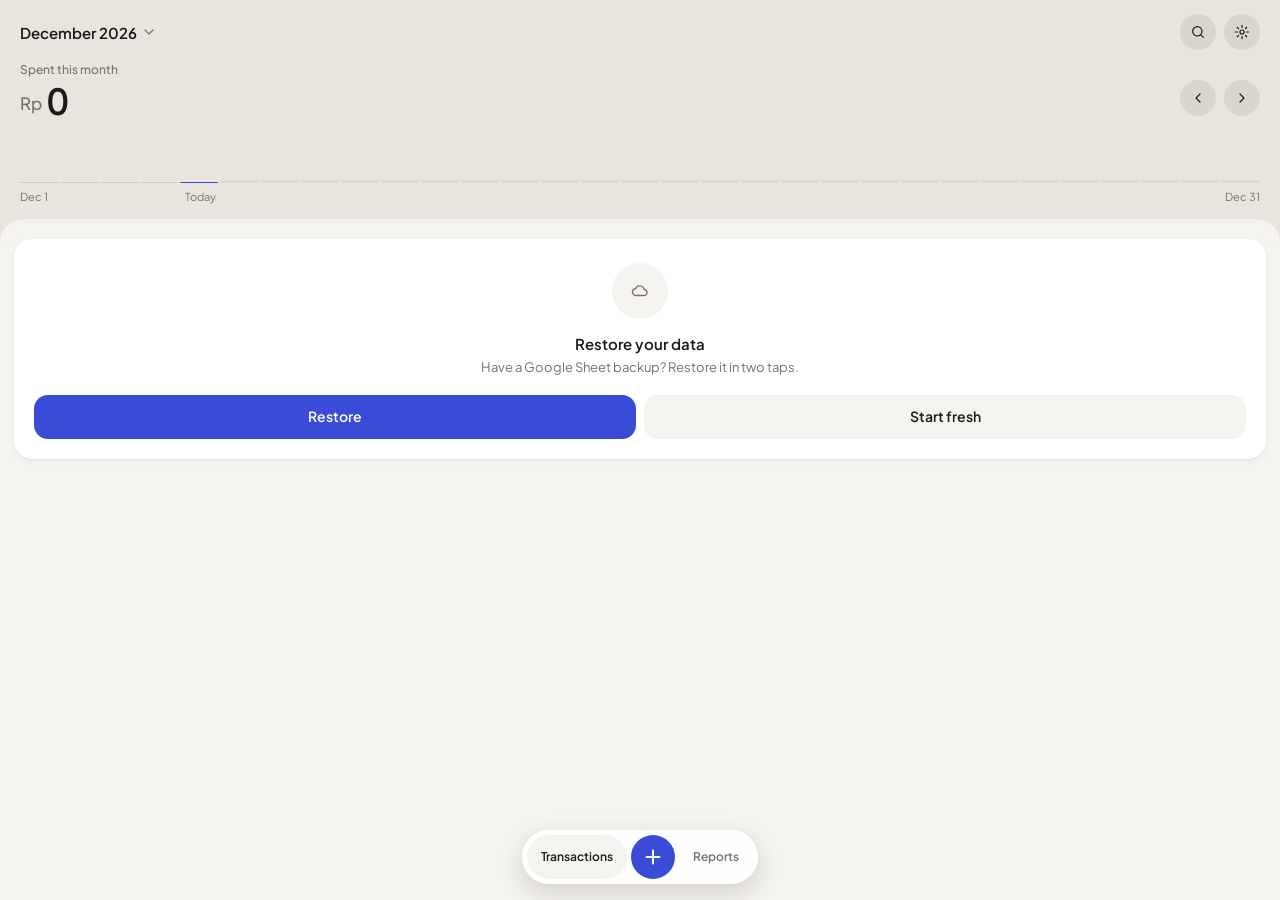
==== index.html @ 850f3eb1 "feat(app): add pwa shell and home screen" ====
<!doctype html>
<html lang="en">
<head>
  <meta charset="utf-8">
  <meta name="viewport" content="width=device-width, initial-scale=1">
  <title>Expense Tracker</title>
  <meta name="theme-color" content="#e9e5de" media="(prefers-color-scheme: light)">
  <meta name="theme-color" content="#26221e" media="(prefers-color-scheme: dark)">
  <link rel="manifest" href="manifest.webmanifest">
  <link rel="icon" href="icons/icon.svg" type="image/svg+xml">
  <link rel="apple-touch-icon" href="icons/icon-192.png">
  <link rel="preconnect" href="https://fonts.gstatic.com" crossorigin>
  <!-- Non-blocking: offline or on a bad network the fallback font stack renders at once. -->
  <link rel="stylesheet" href="https://fonts.googleapis.com/css2?family=Plus+Jakarta+Sans:wght@400;500;600;700&display=swap" media="print" onload="this.media='all'">
  <link rel="stylesheet" href="styles.css">
  <script type="module">
    import { boot } from './js/app.js';
    boot();
  </script>
</head>
<body>
  <main id="app"></main>
  <nav class="nav" aria-label="Main" hidden>
    <a class="t" href="#/">Transactions</a>
    <button class="p" type="button" aria-label="Add expense"><svg class="i" viewBox="0 0 24 24" aria-hidden="true" fill="none" stroke="currentColor" stroke-width="1.8" stroke-linecap="round" stroke-linejoin="round"><path d="M12 5v14M5 12h14"/></svg></button>
    <a class="t" href="#/reports">Reports</a>
  </nav>
</body>
</html>
---- styles.css ----
/* ---------- Tokens (docs/design/mockup.html, "Stone & Ink") ---------- */
:root {
  color-scheme: light dark;
  --hd: #e9e5de;      /* header / page stone */
  --bg2: #f5f3ef;     /* sheet background */
  --surf: #fff;       /* cards */
  --tx: #1c1917;
  --mu: #78716c;
  --line: #ece8e2;
  --ib: rgba(28, 25, 23, .07);
  --bar: #cfc9bf;
  --barF: #ddd8d0;
  --nav: rgba(255, 255, 255, .92);
  --ac: #3a4bd8;
  --onAc: #fff;
  --good: #3f7a5f;
  --sh1: 0 1px 2px rgba(28, 25, 23, .05), 0 2px 8px rgba(28, 25, 23, .04);
  --sh2: 0 8px 24px rgba(28, 25, 23, .16);
}
@media (prefers-color-scheme: dark) {
  :root {
    --hd: #26221e;
    --bg2: #141210;
    --surf: #1f1c19;
    --tx: #f5f3ef;
    --mu: #a8a29e;
    --line: #2e2a26;
    --ib: rgba(255, 255, 255, .08);
    --bar: #4a443e;
    --barF: #35302b;
    --nav: rgba(40, 36, 32, .94);
    --ac: #8b97ff;
    --onAc: #141210;
    --good: #7fc4a0;
    --sh1: none;
    --sh2: 0 8px 24px rgba(0, 0, 0, .5);
  }
}

/* ---------- Base ---------- */
*, *::before, *::after { box-sizing: border-box; }
[hidden] { display: none !important; }
html { -webkit-text-size-adjust: 100%; background: var(--bg2); }
body {
  margin: 0;
  min-height: 100vh;
  font: 14px/1.4 "Plus Jakarta Sans", system-ui, -apple-system, "Segoe UI", Roboto, sans-serif;
  color: var(--tx);
  background: var(--bg2);
  -webkit-font-smoothing: antialiased;
}
h1, h2, p { margin: 0; font: inherit; }
button { font: inherit; color: inherit; background: none; border: 0; padding: 0; margin: 0; cursor: pointer; }
a { color: inherit; text-decoration: none; }
.num { font-variant-numeric: tabular-nums; }
svg.i { width: 18px; height: 18px; flex-shrink: 0; }
:focus-visible { outline: 2px solid var(--ac); outline-offset: 2px; }

/* Round icon button: 36px circle drawn inside a 44px tap target. */
.ib {
  width: 44px; height: 44px; border-radius: 50%;
  border: 4px solid transparent; background: var(--ib); background-clip: padding-box;
  display: inline-flex; align-items: center; justify-content: center;
}
.ib svg { width: 16px; height: 16px; }

/* ---------- Home header ---------- */
.hd { background: var(--hd); padding: 10px 20px 38px; }
.top { display: flex; justify-content: space-between; align-items: center; }
.mo { position: relative; display: flex; align-items: center; min-width: 0; }
.mo-title { min-height: 44px; font-size: 15px; font-weight: 600; white-space: nowrap; }
.mo-pick { width: 44px; height: 44px; display: flex; align-items: center; padding-left: 4px; color: var(--mu); }
.mo-pick svg { width: 16px; height: 16px; }
.mo-input { position: absolute; left: 0; bottom: 0; width: 1px; height: 1px; padding: 0; border: 0; opacity: 0; pointer-events: none; }
.acts, .step { display: flex; flex-shrink: 0; margin-right: -4px; }

.sum { display: flex; justify-content: space-between; align-items: flex-end; gap: 8px; margin-top: 8px; }
.sum > div:first-child { min-width: 0; }
.lbl { font-size: 12px; font-weight: 500; color: var(--mu); }
.big { font-size: 36px; font-weight: 600; letter-spacing: -.035em; line-height: 1.1; margin-top: 2px; white-space: nowrap; }
.big .rp { font-size: 17px; font-weight: 500; color: var(--mu); letter-spacing: 0; margin-right: 5px; vertical-align: 5px; }
.vs { font-size: 12px; color: var(--mu); margin-top: 4px; }
.vs .good { color: var(--good); font-weight: 600; }

.strip { display: flex; align-items: flex-end; gap: 2px; height: 28px; margin-top: 14px; }
.strip i { flex: 1; border-radius: 2px; background: var(--bar); }
.strip i.t { background: var(--ac); }
.strip i.f { background: var(--barF); height: 3px; }
.sc { position: relative; display: flex; justify-content: space-between; font-size: 11px; color: var(--mu); margin-top: 6px; }
.sc-today { position: absolute; top: 0; white-space: nowrap; }

/* ---------- Content sheet ---------- */
.body {
  position: relative; margin-top: -24px; padding: 4px 14px 100px;
  background: var(--bg2); border-radius: 24px 24px 0 0;
}
.dh { display: flex; justify-content: space-between; font-size: 12px; font-weight: 600; color: var(--mu); padding: 14px 4px 6px; }
.lst { background: var(--surf); border-radius: 18px; padding: 0 12px; box-shadow: var(--sh1); }
.row { display: flex; align-items: center; gap: 11px; width: 100%; min-height: 56px; text-align: left; }
.row + .row { border-top: 1px solid var(--line); }
.row:active { opacity: .6; }
.row:focus-visible { outline-offset: -2px; border-radius: 12px; }
.chip { width: 36px; height: 36px; border-radius: 50%; display: flex; align-items: center; justify-content: center; flex-shrink: 0; color: #fff; }
.chip svg { width: 16px; height: 16px; stroke-width: 2; }
.mid { flex: 1; min-width: 0; display: flex; flex-direction: column; }
.t1 { font-weight: 600; white-space: nowrap; overflow: hidden; text-overflow: ellipsis; }
.t2 { font-size: 12px; color: var(--mu); white-space: nowrap; overflow: hidden; text-overflow: ellipsis; }
.amt { font-weight: 600; white-space: nowrap; }

/* ---------- Empty month, restore card ---------- */
.empty { text-align: center; padding: 48px 20px 0; }
.ring {
  width: 56px; height: 56px; border-radius: 50%; margin: 0 auto;
  display: flex; align-items: center; justify-content: center;
  background: var(--surf); box-shadow: var(--sh1); color: var(--mu);
}
.empty h2, .card h2 { margin: 14px 0 4px; font-size: 15px; font-weight: 600; }
.empty p, .card p { font-size: 13px; line-height: 1.5; color: var(--mu); text-wrap: balance; }
.card { margin-top: 16px; padding: 24px 20px 20px; text-align: center; background: var(--surf); border-radius: 18px; box-shadow: var(--sh1); }
.card .ring { background: var(--bg2); box-shadow: none; }
.btns { display: flex; gap: 8px; margin-top: 18px; }
.btn { flex: 1; min-height: 44px; border-radius: 14px; background: var(--bg2); font-weight: 600; }
.btn.primary { background: var(--ac); color: var(--onAc); }

/* ---------- Floating capsule nav ---------- */
.nav {
  position: fixed; bottom: 16px; left: 50%; transform: translateX(-50%); z-index: 10;
  display: flex; align-items: center; gap: 4px; padding: 5px; border-radius: 30px;
  background: var(--nav); box-shadow: var(--sh2);
  -webkit-backdrop-filter: blur(16px); backdrop-filter: blur(16px);
}
.nav .t { height: 44px; padding: 0 14px; border-radius: 22px; display: flex; align-items: center; font-size: 12px; font-weight: 600; color: var(--mu); }
.nav .t[aria-current] { background: var(--bg2); color: var(--tx); }
.nav .p { width: 44px; height: 44px; border-radius: 50%; display: flex; align-items: center; justify-content: center; background: var(--ac); color: var(--onAc); }
.nav .p svg { width: 22px; height: 22px; stroke-width: 2.2; }

/* ---------- Simple screens (title bar) ---------- */
.bar { display: flex; align-items: center; gap: 6px; padding: 14px 14px 0; }
.bar h1 { font-size: 20px; font-weight: 600; letter-spacing: -.02em; }
.bar .ib { background-color: var(--surf); }
.error { padding: 24px 20px; }

@media (prefers-reduced-motion: reduce) {
  *, *::before, *::after { animation-duration: .01ms !important; animation-iteration-count: 1 !important; transition-duration: .01ms !important; scroll-behavior: auto !important; }
}
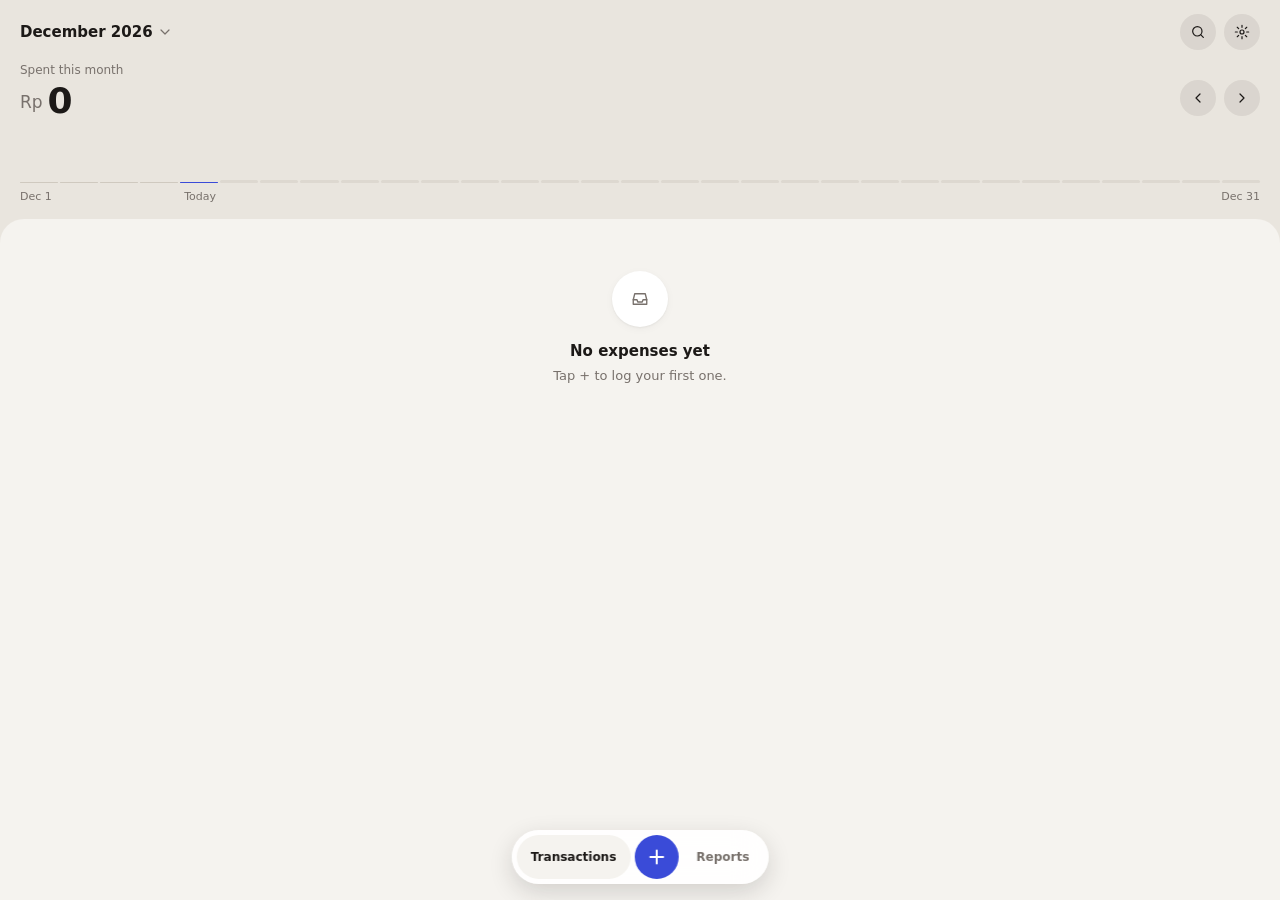
==== commit 812beff4: "Add Content-Security-Policy meta tag Hash-pin the inline boot script and font onload handler instead" ====
--- a/index.html
+++ b/index.html
@@ -3,6 +3,7 @@
 <head>
   <meta charset="utf-8">
   <meta name="viewport" content="width=device-width, initial-scale=1">
+  <meta http-equiv="Content-Security-Policy" content="default-src 'self'; script-src 'self' 'sha256-ibIYBhq/derTuKOnfeW5SeXbMP7t/AzNE19DFYqBYD4=' 'unsafe-hashes' 'sha256-MhtPZXr7+LpJUY5qtMutB+qWfQtMaPccfe7QXtCcEYc='; style-src 'self' 'unsafe-inline' https://fonts.googleapis.com; font-src https://fonts.gstatic.com; img-src 'self' data:; connect-src https://script.google.com https://script.googleusercontent.com; object-src 'none'; base-uri 'none'; form-action 'none'">
   <title>Expense Tracker</title>
   <meta name="theme-color" content="#e9e5de" media="(prefers-color-scheme: light)">
   <meta name="theme-color" content="#26221e" media="(prefers-color-scheme: dark)">
--- a/styles.css
+++ b/styles.css
@@ -71,7 +71,7 @@
 .mo-title { min-height: 44px; font-size: 15px; font-weight: 600; white-space: nowrap; }
 .mo-pick { width: 44px; height: 44px; display: flex; align-items: center; padding-left: 4px; color: var(--mu); }
 .mo-pick svg { width: 16px; height: 16px; }
-.mo-input { position: absolute; left: 0; bottom: 0; width: 1px; height: 1px; padding: 0; border: 0; opacity: 0; pointer-events: none; }
+.mo-input, .dt-input { position: absolute; left: 0; bottom: 0; width: 1px; height: 1px; padding: 0; border: 0; opacity: 0; pointer-events: none; }
 .acts, .step { display: flex; flex-shrink: 0; margin-right: -4px; }
 
 .sum { display: flex; justify-content: space-between; align-items: flex-end; gap: 8px; margin-top: 8px; }
@@ -140,6 +140,158 @@
 .bar .ib { background-color: var(--surf); }
 .error { padding: 24px 20px; }
 
+/* ---------- Entry sheet (add / edit) ---------- */
+.es .scrim { position: fixed; inset: 0; z-index: 20; background: rgba(20, 18, 16, .38); animation: es-fade .2s ease-out; }
+.es .sheet {
+  position: fixed; left: 0; right: 0; bottom: 0; z-index: 21; max-width: 480px; max-height: calc(100% - 16px); margin: 0 auto;
+  overflow-y: auto; overscroll-behavior: contain;
+  padding: 8px 14px calc(12px + env(safe-area-inset-bottom));
+  background: var(--surf); border-radius: 24px 24px 0 0; animation: es-up .24s ease-out;
+}
+.es .sheet:focus { outline: none; }
+@keyframes es-up { from { transform: translateY(100%); } }
+@keyframes es-fade { from { opacity: 0; } }
+.grab { width: 36px; height: 4px; border-radius: 2px; background: var(--line); margin: 0 auto 4px; }
+.sh { display: flex; align-items: center; gap: 4px; }
+.sh h2 { flex: 1; font-size: 15px; font-weight: 600; }
+.del { min-height: 44px; padding: 0 10px; font-size: 13px; font-weight: 600; color: var(--mu); }
+.x {
+  width: 44px; height: 44px; margin-right: -6px; border-radius: 50%; border: 6px solid transparent;
+  background: var(--bg2); background-clip: padding-box; color: var(--mu);
+  display: flex; align-items: center; justify-content: center;
+}
+.x svg { width: 15px; height: 15px; }
+.amtIn { text-align: center; font-size: 40px; font-weight: 600; letter-spacing: -.035em; line-height: 1.2; margin-top: 2px; overflow-wrap: anywhere; }
+.amtIn .rp { font-size: 17px; font-weight: 500; color: var(--mu); letter-spacing: 0; margin-right: 5px; vertical-align: 8px; }
+.expr { text-align: center; font-size: 12px; color: var(--mu); min-height: 17px; overflow-wrap: anywhere; }
+.es .grid { display: grid; grid-template-columns: repeat(4, 1fr); gap: 4px 2px; margin: 12px 0 6px; }
+.gc { display: flex; flex-direction: column; align-items: center; gap: 4px; min-width: 0; padding: 3px 0; border-radius: 12px; font-size: 10.5px; font-weight: 500; color: var(--mu); }
+.gc .chip { width: 34px; height: 34px; }
+.gl { max-width: 100%; padding: 0 2px; white-space: nowrap; overflow: hidden; text-overflow: ellipsis; }
+.gc[aria-pressed="true"] { color: var(--tx); font-weight: 600; }
+.gc[aria-pressed="true"] .chip { box-shadow: 0 0 0 2px var(--surf), 0 0 0 4px var(--ac); }
+/* Chips draw 34px tall inside a 44px tap target. */
+.chips { position: relative; display: flex; gap: 6px; margin-top: 2px; }
+.dc {
+  height: 44px; min-width: 44px; padding: 0 12px; border-radius: 22px; border: solid transparent; border-width: 5px 0;
+  background: var(--bg2); background-clip: padding-box;
+  display: flex; align-items: center; justify-content: center; gap: 5px; white-space: nowrap;
+  font-size: 12px; font-weight: 600; color: var(--mu);
+}
+.dc[aria-pressed="true"] { background-color: var(--tx); color: var(--surf); }
+.dc svg { width: 14px; height: 14px; }
+.dc span:empty { display: none; }
+.nc { margin-left: auto; }
+.note {
+  display: block; width: 100%; height: 44px; margin-top: 4px; padding: 0 14px; border: 0; border-radius: 14px;
+  font: inherit; color: var(--tx); background: var(--bg2);
+}
+.note::placeholder { color: var(--mu); }
+.es-err { margin-top: 6px; font-size: 12px; font-weight: 600; text-align: center; }
+.pad { display: grid; grid-template-columns: repeat(4, 1fr); gap: 2px 4px; margin-top: 6px; }
+.k { height: 52px; border-radius: 14px; display: flex; align-items: center; justify-content: center; font-size: 21px; font-weight: 500; }
+.k:active { background: var(--bg2); }
+.k.op { color: var(--ac); font-size: 18px; }
+.k.op svg { width: 20px; height: 20px; }
+.k.go { grid-row: span 2; height: auto; background: var(--ac); color: var(--onAc); }
+.k.go svg { width: 26px; height: 26px; stroke-width: 2.2; }
+.k.go:disabled { opacity: .35; cursor: default; }
+
+/* ---------- Reports ---------- */
+.rp { padding-bottom: 36px; }
+.seg { display: flex; padding: 3px; margin-top: 16px; border-radius: 12px; background: var(--ib); }
+.seg button { position: relative; flex: 1; height: 38px; border-radius: 9px; font-size: 12px; font-weight: 600; color: var(--mu); }
+.seg button::after { content: ""; position: absolute; inset: -3px 0; } /* 44px tap target */
+.seg [aria-pressed="true"] { background: var(--surf); color: var(--tx); box-shadow: var(--sh1); }
+.rc { margin-top: 12px; padding: 4px 12px 8px; }
+.rc-row { padding: 9px 0; }
+.rc-top { display: flex; align-items: center; gap: 10px; font-size: 13px; }
+.rc-top .chip { width: 28px; height: 28px; }
+.rc-top .chip svg { width: 14px; height: 14px; }
+.rc-top .t1 { flex: 1; }
+.bar2 { height: 8px; margin-top: 6px; border-radius: 4px; background: var(--line); overflow: hidden; }
+.bar2 i { display: block; height: 100%; border-radius: 4px; }
+.wkc { margin-top: 12px; padding: 6px 12px 12px; }
+.wk { display: flex; align-items: flex-end; gap: 10px; height: 110px; padding: 12px 6px 0; }
+.wk div { flex: 1; display: flex; flex-direction: column; align-items: center; gap: 6px; font-size: 11px; color: var(--mu); white-space: nowrap; }
+.wk i { width: 100%; border-radius: 8px; background: var(--bar); }
+.wk i.f { height: 3px; background: var(--line); }
+.wk .cur { color: var(--tx); font-weight: 600; }
+.wk .cur i { background: var(--ac); }
+.wl { margin-top: 10px; }
+.sr { display: flex; align-items: center; gap: 11px; min-height: 50px; }
+.sr + .sr { border-top: 1px solid var(--line); }
+.wl .t1 { flex: 1; }
+
+/* ---------- Search ---------- */
+.qh { padding-top: 14px; }
+.qh .top { justify-content: flex-start; gap: 6px; }
+.qh .ib, .bar .ib { margin-left: -4px; }
+.qf {
+  flex: 1; min-width: 0; height: 44px; padding: 0 14px; border-radius: 22px;
+  display: flex; align-items: center; gap: 8px; background: var(--surf); color: var(--mu);
+}
+.qf:focus-within { outline: 2px solid var(--ac); outline-offset: 2px; }
+.qf input { flex: 1; min-width: 0; height: 100%; border: 0; outline: 0; background: none; font: inherit; color: var(--tx); }
+.qf input::placeholder { color: var(--mu); }
+
+/* ---------- Categories ---------- */
+.cats { padding: 16px 14px 32px; }
+.cat { display: flex; align-items: center; }
+.cat + .cat { border-top: 1px solid var(--line); }
+.cat .row { flex: 1; min-width: 0; }
+.mv { width: 44px; height: 44px; flex-shrink: 0; display: flex; align-items: center; justify-content: center; border-radius: 50%; color: var(--mu); }
+.mv:last-child { margin-right: -8px; }
+.mv:disabled { opacity: .3; cursor: default; }
+.lst.add { margin-top: 12px; }
+.add .chip { background: var(--bg2); color: var(--tx); }
+
+/* Category editor: a modal <dialog> drawn as a bottom sheet. */
+.ce {
+  position: fixed; inset: auto 0 0; width: 100%; max-width: 480px; max-height: calc(100% - 16px); margin: 0 auto; padding: 0;
+  border: 0; border-radius: 24px 24px 0 0; background: var(--surf); color: var(--tx);
+  overflow-y: auto; overscroll-behavior: contain; animation: es-up .24s ease-out;
+}
+.ce::backdrop { background: rgba(20, 18, 16, .38); }
+.ce:focus { outline: none; }
+.ce-f { padding: 8px 14px calc(14px + env(safe-area-inset-bottom)); }
+.ce-lbl { padding: 14px 4px 4px; font-size: 12px; font-weight: 600; color: var(--mu); }
+.pick { display: grid; grid-template-columns: repeat(6, 1fr); gap: 4px 0; justify-items: center; }
+.pick button { width: 44px; height: 44px; display: flex; align-items: center; justify-content: center; border-radius: 50%; }
+.pick .chip { width: 32px; height: 32px; }
+.pick [aria-pressed="true"] .chip { box-shadow: 0 0 0 2px var(--surf), 0 0 0 4px var(--ac); }
+.ce .btn { width: 100%; margin-top: 18px; }
+.ce .btn:disabled { opacity: .35; cursor: default; }
+
+/* ---------- Settings ---------- */
+.set { padding: 0 14px 32px; }
+.sg { padding: 16px 4px 6px; font-size: 12px; font-weight: 600; color: var(--mu); }
+.set .sr { width: 100%; padding: 6px 0; text-align: left; }
+.set :is(a, button).sr:active { opacity: .6; }
+.set .sr:focus-visible { outline-offset: -2px; border-radius: 12px; }
+.set .t2 { white-space: normal; }
+.ico { width: 30px; height: 30px; flex-shrink: 0; border-radius: 9px; background: var(--bg2); display: flex; align-items: center; justify-content: center; }
+.ico svg { width: 15px; height: 15px; }
+.set .v { flex-shrink: 0; display: flex; align-items: center; gap: 4px; font-size: 12px; color: var(--mu); }
+.set .v svg { width: 16px; height: 16px; }
+.dot { width: 7px; height: 7px; border-radius: 50%; background: var(--good); }
+
+/* Settings sheets (passphrase, export, import) reuse the category editor dialog. */
+.ce-txt { margin: 6px 4px 12px; font-size: 13px; line-height: 1.5; color: var(--mu); }
+.ce-txt.ask { font-size: 15px; color: var(--tx); }
+.ce .btns .btn { margin-top: 0; }
+textarea.note { height: auto; padding: 10px 14px; resize: vertical; font-size: 12px; }
+.imp-err { max-height: 30vh; overflow-y: auto; margin: 10px 0 0; padding-left: 20px; text-align: left; }
+
+.toast {
+  position: fixed; left: 50%; bottom: calc(88px + env(safe-area-inset-bottom)); transform: translateX(-50%); z-index: 30;
+  width: max-content; max-width: calc(100% - 32px); padding: 10px 16px; border-radius: 14px;
+  background: var(--tx); color: var(--surf); box-shadow: var(--sh2);
+  font-size: 13px; font-weight: 600; text-align: center; pointer-events: none;
+}
+.toast:empty { opacity: 0; }
+dialog .toast { top: 16px; bottom: auto; } /* above a bottom sheet, not over its buttons */
+
 @media (prefers-reduced-motion: reduce) {
   *, *::before, *::after { animation-duration: .01ms !important; animation-iteration-count: 1 !important; transition-duration: .01ms !important; scroll-behavior: auto !important; }
 }
